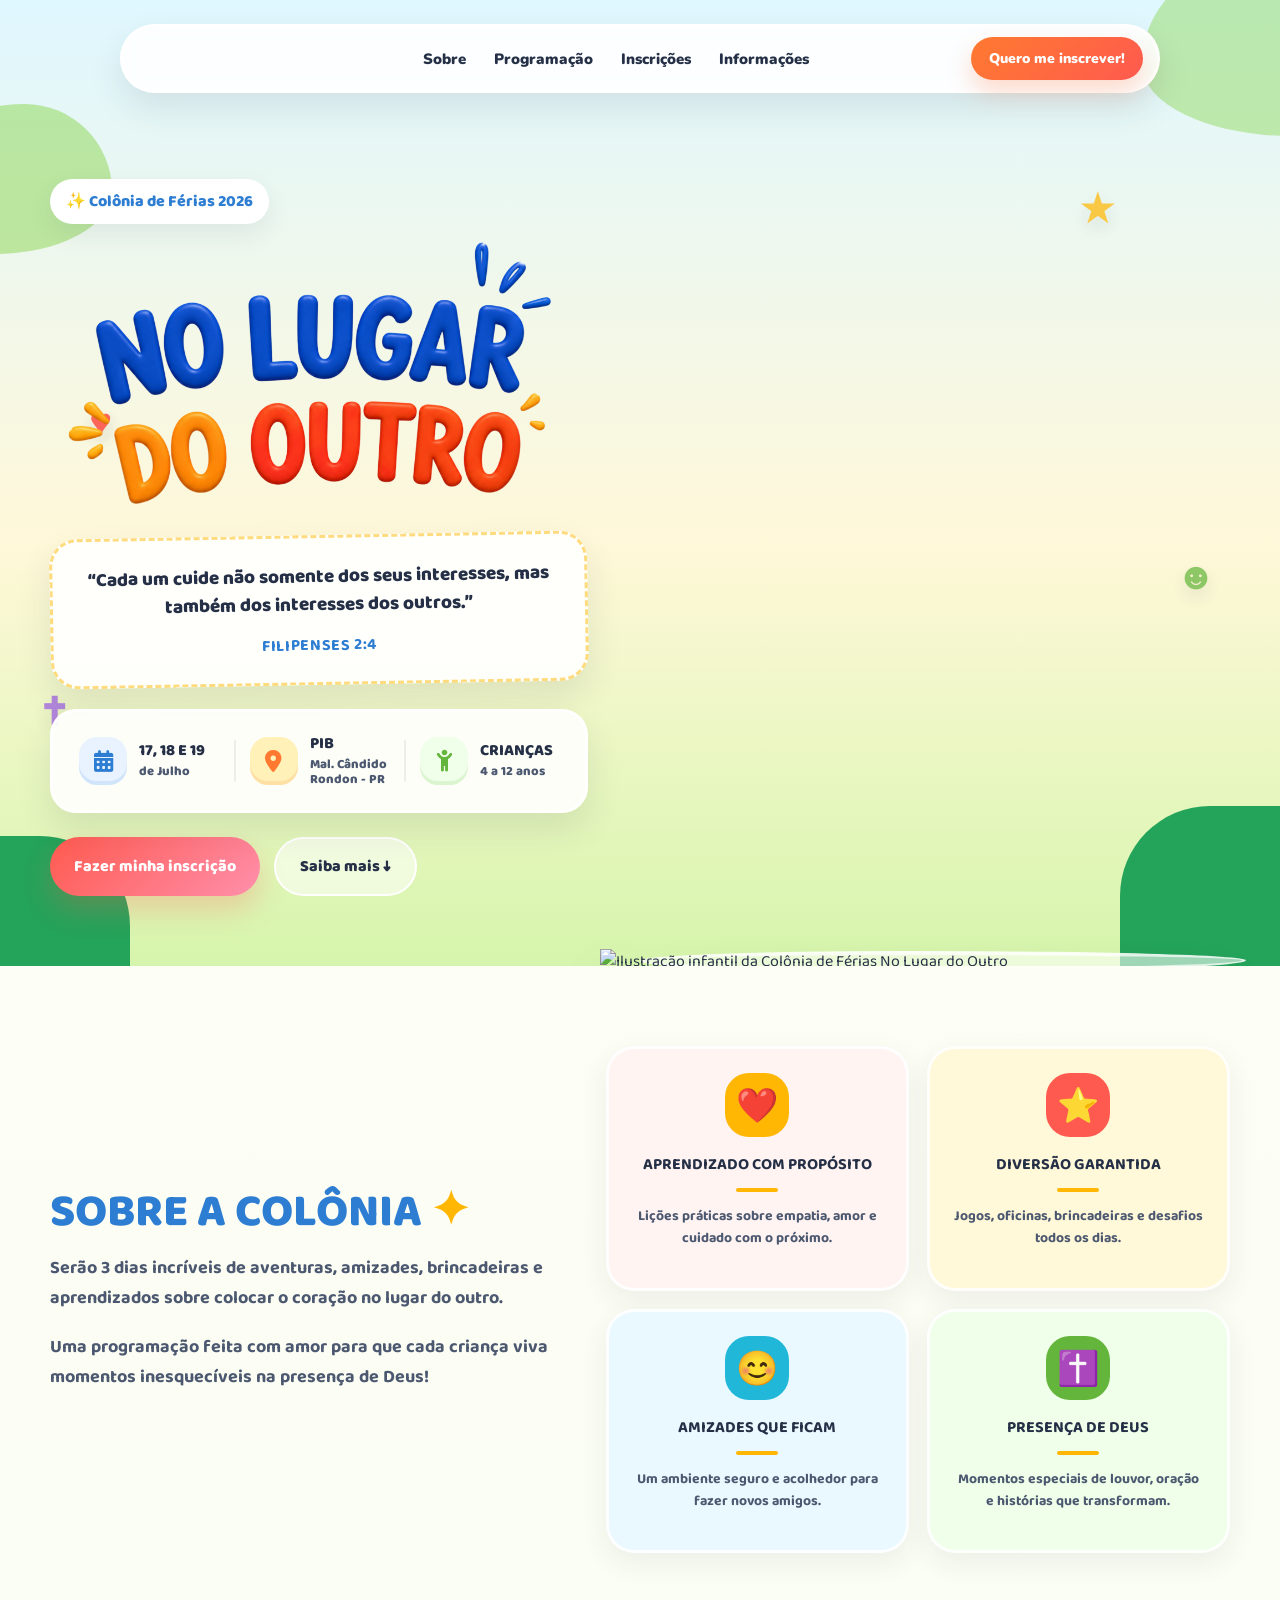
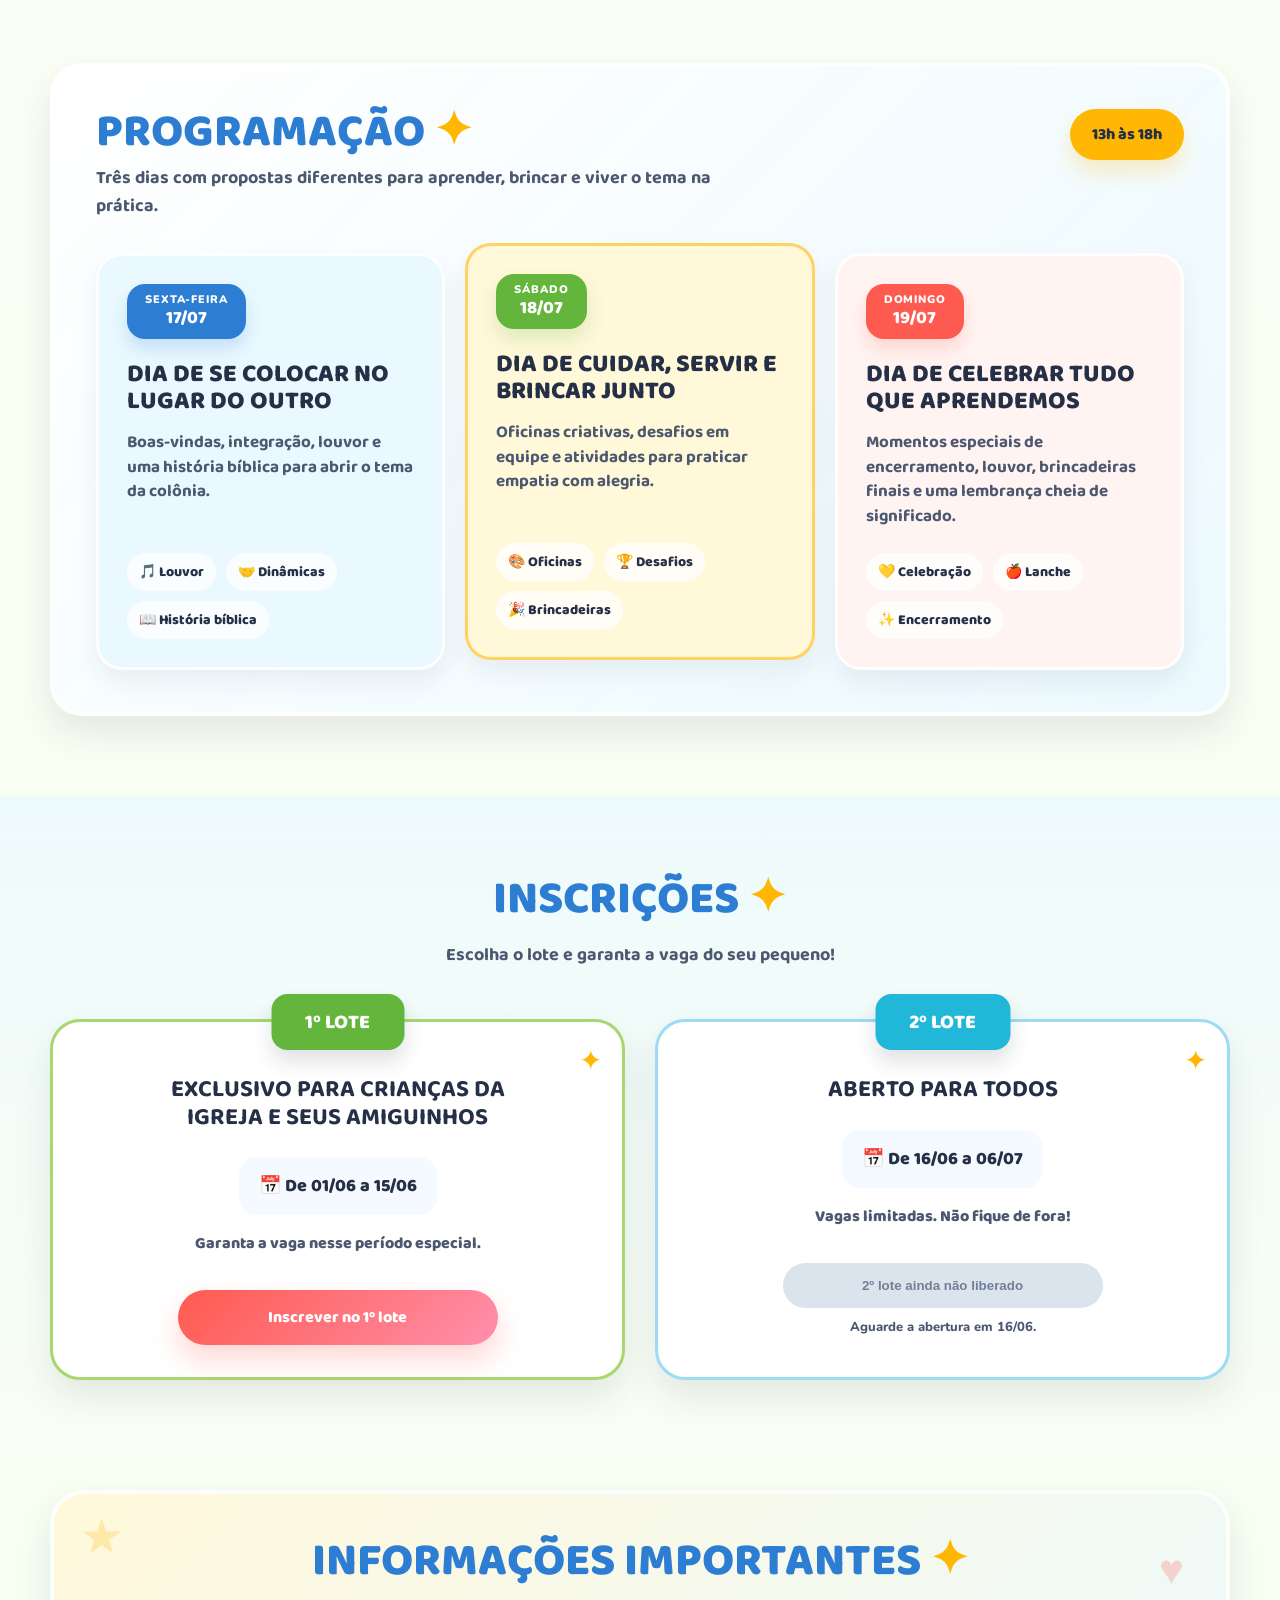
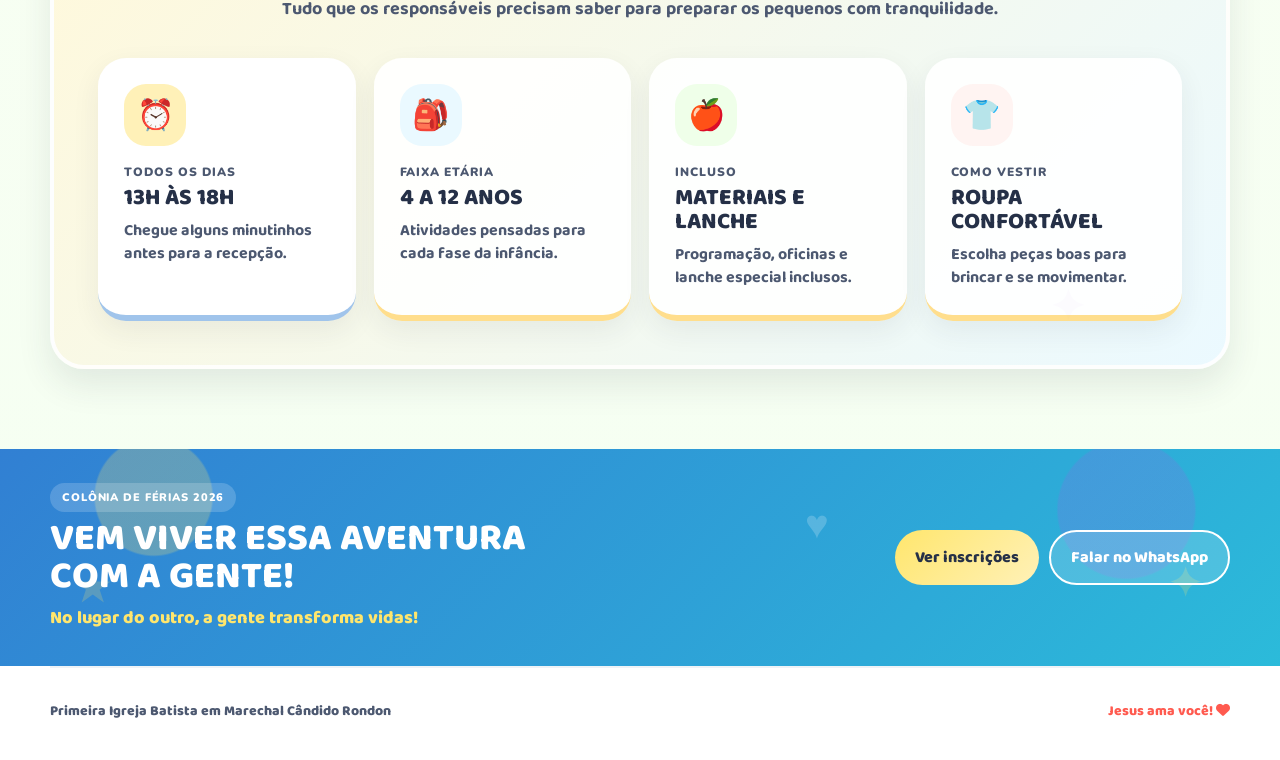
==== index.html @ 6427c2e6 "Atualiza site da colônia" ====
<!DOCTYPE html>
<html lang="pt-BR">
<head>
  <meta charset="UTF-8" />
  <meta name="viewport" content="width=device-width, initial-scale=1.0" />
  <title>Colônia de Férias | No Lugar do Outro</title>
  <meta name="description" content="Colônia de Férias No Lugar do Outro - 17, 18 e 19 de Julho na Primeira Igreja Batista de Marechal Cândido Rondon - PR." />
  <link rel="preconnect" href="https://fonts.googleapis.com">
  <link rel="preconnect" href="https://fonts.gstatic.com" crossorigin>
  <link href="https://fonts.googleapis.com/css2?family=Nunito:wght@400;700;800;900&display=swap" rel="stylesheet">
  <link rel="stylesheet" href="https://cdnjs.cloudflare.com/ajax/libs/font-awesome/6.7.2/css/all.min.css">
  <link rel="stylesheet" href="https://cdnjs.cloudflare.com/ajax/libs/font-awesome/4.7.0/css/font-awesome.min.css">
  <link rel="stylesheet" href="styles.css" />
</head>
<body>
  <header class="hero" id="inicio">
    <div class="decor decor-left"></div>
    <div class="decor decor-right"></div>
    <div class="leaf leaf-one"></div>
    <div class="leaf leaf-two"></div>
    <div class="floating floating-heart">♥</div>
    <div class="floating floating-star">★</div>
    <div class="floating floating-heart">♥</div>
    <div class="floating floating-smile">☻</div>
    <div class="floating floating-cross">✝</div>
   
    <nav class="navbar">
      <a href="#inicio" class="logo" aria-label="Início">
         <img src="" alt=""/>
      </a>

      <button class="menu-button" id="menuButton" aria-label="Abrir menu">☰</button>

      <div class="nav-links" id="navLinks">
        <a href="#sobre">Sobre</a>
        <a href="#programacao">Programação</a>
        <a href="#inscricoes">Inscrições</a>
        <a href="#informacoes">Informações</a>
      </div>

      <a href="#inscricoes" class="btn btn-orange desktop-only">Quero me inscrever!</a>
    </nav>

    <div class="hero-content container">
      <section class="hero-text fade-in">
        <p class="tag">✨ Colônia de Férias 2026</p>

         <img src="images/logo.png" alt="Ilustração infantil da Colônia de Férias No Lugar do Outro" />

        <div class="verse-card">
          <p>“Cada um cuide não somente dos seus interesses, mas também dos interesses dos outros.”</p>
          <strong>Filipenses 2:4</strong>
        </div>

        <div class="info-grid">
          <article>
            <span><i class="fa-solid fa-calendar-days" aria-hidden="true"></i></span>
            <div><strong>17, 18 e 19</strong><small>de Julho</small></div>
          </article>
          <article>
            <span><i class="fa-solid fa-location-dot" aria-hidden="true"></i></span>
            <div><strong>PIB</strong><small> Mal. Cândido Rondon - PR</small></div>
          </article>
          <article>
            <span><i class="fa-solid fa-child-reaching" aria-hidden="true"></i></span>
            <div><strong>Crianças</strong><small>4 a 12 anos</small></div>
          </article>
        </div>

        <div class="hero-actions">
          <a href="#inscricoes" class="btn btn-red">Fazer minha inscrição</a>
          <a href="#programacao" class="btn btn-light">Saiba mais ↓</a>
        </div>
      </section>

      <div class="hero-illustration fade-in delay">
               <img src="images/fundo-colonia.png" alt="Ilustração infantil da Colônia de Férias No Lugar do Outro" />
      </div>
    </div>
  </header>

  <main>
    <section class="section" id="sobre">
      <div class="container about-grid">
        <div>
          <h2>Sobre a colônia <span>✦</span></h2>
          <p>Serão 3 dias incríveis de aventuras, amizades, brincadeiras e aprendizados sobre colocar o coração no lugar do outro.</p>
          <p>Uma programação feita com amor para que cada criança viva momentos inesquecíveis na presença de Deus!</p>
        </div>

        <div class="cards-grid">
          <article class="feature-card">
            <div class="icon yellow-bg">❤️</div>
            <h3>Aprendizado com propósito</h3>
            <p>Lições práticas sobre empatia, amor e cuidado com o próximo.</p>
          </article>
          <article class="feature-card">
            <div class="icon red-bg">⭐</div>
            <h3>Diversão garantida</h3>
            <p>Jogos, oficinas, brincadeiras e desafios todos os dias.</p>
          </article>
          <article class="feature-card">
            <div class="icon blue-bg">😊</div>
            <h3>Amizades que ficam</h3>
            <p>Um ambiente seguro e acolhedor para fazer novos amigos.</p>
          </article>
          <article class="feature-card">
            <div class="icon green-bg">✝️</div>
            <h3>Presença de Deus</h3>
            <p>Momentos especiais de louvor, oração e histórias que transformam.</p>
          </article>
        </div>
      </div>
    </section>

    <section class="section compact" id="programacao">
      <div class="container program-box">
        <div class="program-heading">
          <div>
            <h2>Programação <span>✦</span></h2>
            <p>Três dias com propostas diferentes para aprender, brincar e viver o tema na prática.</p>
          </div>
          <span class="program-badge">13h às 18h</span>
        </div>

        <div class="program-days">
          <article class="program-day">
            <span class="day-tag"><small>Sexta-feira</small>17/07</span>
            <h3>Dia de se colocar no lugar do outro</h3>
            <p>Boas-vindas, integração, louvor e uma história bíblica para abrir o tema da colônia.</p>
            <div class="day-activities">
              <span>🎵 Louvor</span>
              <span>🤝 Dinâmicas</span>
              <span>📖 História bíblica</span>
            </div>
          </article>

          <article class="program-day featured">
            <span class="day-tag"><small>Sábado</small>18/07</span>
            <h3>Dia de cuidar, servir e brincar junto</h3>
            <p>Oficinas criativas, desafios em equipe e atividades para praticar empatia com alegria.</p>
            <div class="day-activities">
              <span>🎨 Oficinas</span>
              <span>🏆 Desafios</span>
              <span>🎉 Brincadeiras</span>
            </div>
          </article>

          <article class="program-day">
            <span class="day-tag"><small>Domingo</small>19/07</span>
            <h3>Dia de celebrar tudo que aprendemos</h3>
            <p>Momentos especiais de encerramento, louvor, brincadeiras finais e uma lembrança cheia de significado.</p>
            <div class="day-activities">
              <span>💛 Celebração</span>
              <span>🍎 Lanche</span>
              <span>✨ Encerramento</span>
            </div>
          </article>
        </div>
      </div>
    </section>

    <section class="section subscriptions" id="inscricoes">
      <div class="container center">
        <h2>Inscrições <span>✦</span></h2>
        <p>Escolha o lote e garanta a vaga do seu pequeno!</p>

        <div class="lots-grid">
          <article class="lot green-border">
            <span class="lot-tag green-bg">1º lote</span>
            <h3>Exclusivo para crianças da igreja e seus amiguinhos</h3>
            <div class="date-pill">📅 De 01/06 a 15/06</div>
            <p>Garanta a vaga nesse período especial.</p>
            <a href="inscricao.html" class="btn btn-red lot-button">Inscrever no 1º lote</a>
          </article>

          <article class="lot blue-border">
            <span class="lot-tag blue-bg">2º lote</span>
            <h3>Aberto para todos</h3>
            <div class="date-pill">📅 De 16/06 a 06/07</div>
            <p>Vagas limitadas. Não fique de fora!</p>
            <button class="btn lot-button btn-disabled" type="button" disabled>2º lote ainda não liberado</button>
            <small class="lot-note">Aguarde a abertura em 16/06.</small>
          </article>
        </div>
     
      </div>
    </section>

    <section class="section compact" id="informacoes">
      <div class="container info-box">
        <span class="info-float info-float-one">★</span>
        <span class="info-float info-float-two">♥</span>
        <span class="info-float info-float-three">✦</span>

        <div class="info-heading">
          <h2>Informações importantes <span>✦</span></h2>
          <p>Tudo que os responsáveis precisam saber para preparar os pequenos com tranquilidade.</p>
        </div>

        <div class="info-cards">
          <article class="info-card primary-info">
            <span>⏰</span>
            <div>
              <small>Todos os dias</small>
              <strong>13h às 18h</strong>
              <p>Chegue alguns minutinhos antes para a recepção.</p>
            </div>
          </article>

          <article class="info-card">
            <span>🎒</span>
            <div>
              <small>Faixa etária</small>
              <strong>4 a 12 anos</strong>
              <p>Atividades pensadas para cada fase da infância.</p>
            </div>
          </article>

          <article class="info-card">
            <span>🍎</span>
            <div>
              <small>Incluso</small>
              <strong>Materiais e lanche</strong>
              <p>Programação, oficinas e lanche especial inclusos.</p>
            </div>
          </article>

          <article class="info-card">
            <span>👕</span>
            <div>
              <small>Como vestir</small>
              <strong>Roupa confortável</strong>
              <p>Escolha peças boas para brincar e se movimentar.</p>
            </div>
          </article>
        </div>
      </div>
    </section>
  </main>

  <footer>
    <div class="footer-cta">
      <div class="container footer-adventure">
        <span class="footer-float footer-float-one">★</span>
        <span class="footer-float footer-float-two">♥</span>
        <span class="footer-float footer-float-three">✦</span>

        <div class="footer-copy">
          <span class="footer-kicker">Colônia de Férias 2026</span>
          <h2>Vem viver essa aventura com a gente!</h2>
          <p>No lugar do outro, a gente transforma vidas!</p>
        </div>

        <div class="footer-actions">
          <a href="#inscricoes" class="btn btn-yellow">Ver inscrições</a>
          <a href="https://wa.me/5500000000000?text=Ol%C3%A1!%20Quero%20tirar%20uma%20d%C3%BAvida%20sobre%20a%20Col%C3%B4nia%20de%20F%C3%A9rias%20No%20Lugar%20do%20Outro" class="btn btn-light">Falar no WhatsApp</a>
        </div>
      </div>
    </div>

        
      <div class="footer-bottom container">
        <p>Primeira Igreja Batista em Marechal Cândido Rondon</p>
        <p>Jesus ama você! <i class="fa-solid fa-heart" aria-hidden="true"></i></p>  
      </div>
    </div>
  </footer>

  <script src="script.js"></script>
</body>
</html>
---- styles.css ----
@import url('https://fonts.googleapis.com/css2?family=Baloo+2:wght@400;500;600;700;800&family=Nunito:wght@300;400;500;600;700;800&display=swap');

:root {
  --blue: #2d7dd2;
  --red: #ff5a4f;
  --orange: #ff7a30;
  --yellow: #ffb703;
  --light-yellow: #fff1b8;
  --green: #64b53b;
  --cyan: #20b7d8;
  --purple: #9b5de5;
  --pink: #ff8fab;
  --mint: #9be7c0;
  --text: #253047;
  --muted: #4c5870;
  --cream: #fffdf5;
  --sky: #eaf9ff;
  --paper: #ffffff;
  --shadow: 0 16px 34px rgba(37,48,71,.1);
}

* { box-sizing: border-box; }
html { scroll-behavior: smooth; }
body {
  margin: 0;
  font-family: "Baloo 2", Arial, sans-serif;
  background: linear-gradient(180deg, var(--cream) 0%, #f5fff2 100%);
  color: var(--text);
  overflow-x: hidden;
}
a { color: inherit; text-decoration: none; }
img { max-width: 100%; display: block; }
.container { width: min(1180px, calc(100% - 40px)); margin: 0 auto; }

.hero {
  position: relative;
  min-height: 100vh;
  overflow: hidden;
  padding: 24px 0 0;
  background: linear-gradient(180deg, #dff7ff 0%, #fff8d9 56%, #d6f5ac 100%);
}

.hero::before,
.hero::after {
  content: "";
  position: absolute;
  left: -5%;
  right: -5%;
  pointer-events: none;
}

.hero::before {
  display: none;
}

.hero::after {
  bottom: -42px;
  height: 126px;
  background:
    radial-gradient(ellipse at 12% 100%, #79c945 0 70px, transparent 72px),
    radial-gradient(ellipse at 34% 100%, #a4dc5a 0 86px, transparent 88px),
    radial-gradient(ellipse at 58% 100%, #79c945 0 74px, transparent 76px),
    radial-gradient(ellipse at 82% 100%, #a4dc5a 0 94px, transparent 96px);
}

.navbar {
  font-family: 'Nunito', sans-serif;
  font-weight: 700;
  font-size: 1.1rem;
  position: relative;
  z-index: 20;
  width: min(1040px, calc(100% - 56px));
  margin: 0 auto;
  display: flex;
  align-items: center;
  justify-content: space-between;
  gap: 16px;
  padding: 10px 14px;
  border-radius: 999px;
  background: rgba(255,255,255,.88);
  border: 3px solid rgba(255,255,255,.9);
  box-shadow: var(--shadow);
  backdrop-filter: blur(10px);
}
.logo { line-height: .9; font-weight: 900; }
.logo img { width: 124px; height: auto; }
.logo span { display: block; color: var(--blue); font-size: 28px; }
.logo strong { display: block; color: var(--red); font-size: 28px; }
.logo small { color: var(--cyan); font-weight: 900; }
.nav-links { display: flex; gap: 24px; font-size: 15px; font-weight: 900; }
.nav-links a {
  position: relative;
  padding: 8px 2px;
}
.nav-links a::after {
  content: "";
  position: absolute;
  left: 50%;
  bottom: 0;
  width: 0;
  height: 5px;
  border-radius: 999px;
  background: var(--yellow);
  transform: translateX(-50%);
  transition: width .2s ease;
}
.nav-links a:hover { color: var(--orange); }
.nav-links a:hover::after { width: 100%; }
.menu-button { display: none; border: 0; background: var(--light-yellow); color: var(--text); border-radius: 16px; font-size: 24px; padding: 8px 14px; cursor: pointer; }

.btn {
  display: inline-flex;
  align-items: center;
  justify-content: center;
  border-radius: 999px;
  padding: 15px 24px;
  font-weight: 900;
  border: 0;
  cursor: pointer;
  transition: transform .2s ease, box-shadow .2s ease, filter .2s ease;
}
.btn:hover { transform: translateY(-4px) rotate(-1deg); filter: saturate(1.08); }
.btn-orange { background: linear-gradient(135deg, #ff7a30, #ff5a4f); color: white; box-shadow: 0 12px 24px rgba(255,107,53,.25); }
.btn-red { background: linear-gradient(135deg, #ff5a4f, #ff8fab); color: white; box-shadow: 0 14px 28px rgba(255,90,79,.25); }
.btn-light { background: rgba(255,255,255,.55); border: 2px solid #fff; color: var(--text); }
.btn-yellow { background: linear-gradient(135deg, #ffe66d, #fff1b8); color: var(--text); }
.btn.big { margin-top: 34px; padding: 17px 36px; text-transform: uppercase; }
.navbar .btn {
  padding: 12px 18px;
  font-size: 14px;
}

.hero-content { position: relative; z-index: 10; display: grid; grid-template-columns: .95fr 1.05fr; align-items: end; gap: 48px; padding-top: 70px; }
.hero-text { padding-bottom: 70px; }
.hero-text > img {
  width: min(100%, 520px);
  height: auto;
}
.tag { display: inline-flex; background: white; color: var(--blue); border-radius: 999px; padding: 10px 16px; font-weight: 900; box-shadow: 0 10px 26px rgba(37,48,71,.08); animation: softBounce 3s ease-in-out infinite; }
.hero h1 { margin: 22px 0 0; font-size: clamp(64px, 8vw, 112px); line-height: .88; letter-spacing: 0; }
.hero h1 span { display: block; color: var(--blue); transform: rotate(-2deg); }
.hero h1 strong { display: block; color: var(--orange); transform: rotate(1deg); }
.verse-card {
  max-width: 560px;
  margin-top: 22px;
  padding: 26px 30px 24px;
  border-radius: 28px;
  background: rgba(255,255,255,.92);
  border: 3px dashed rgba(255,183,3,.5);
  box-shadow: var(--shadow);
  text-align: center;
  transform: rotate(-1deg);
}
.verse-card p {
  max-width: 480px;
  margin: 0 auto;
  font-size: 19px;
  font-weight: 800;
  line-height: 1.45;
}
.verse-card strong {
  display: block;
  margin-top: 14px;
  color: var(--blue);
  text-transform: uppercase;
  letter-spacing: .04em;
}
.info-grid {
  display: grid;
  grid-template-columns: repeat(3, 1fr);
  max-width: 700px;
  margin-top: 24px;
  padding: 10px;
  border-radius: 26px;
  background: rgba(255,255,255,.88);
  box-shadow: var(--shadow);
  border: 3px solid rgba(255,255,255,.9);
  backdrop-filter: blur(10px);
}
.info-grid article {
  position: relative;
  display: grid;
  grid-template-columns: 48px 1fr;
  gap: 12px;
  align-items: center;
  min-height: 78px;
  padding: 12px 16px;
  border-radius: 20px;
}
.info-grid article + article::before {
  content: "";
  position: absolute;
  left: 0;
  top: 18px;
  bottom: 18px;
  width: 2px;
  border-radius: 999px;
  background: rgba(37,48,71,.08);
}
.info-grid span {
  display: grid;
  place-items: center;
  width: 48px;
  height: 48px;
  border-radius: 18px;
  background: #e8f3ff;
  color: var(--blue);
  font-size: 22px;
  line-height: 1;
  box-shadow: inset 0 -4px 0 rgba(45,125,210,.12);
  animation: wiggle 4s ease-in-out infinite;
}
.info-grid article:nth-child(2) span {
  background: #fff1b8;
  color: var(--orange);
  box-shadow: inset 0 -4px 0 rgba(255,122,48,.14);
}
.info-grid article:nth-child(3) span {
  background: #efffe9;
  color: var(--green);
  box-shadow: inset 0 -4px 0 rgba(100,181,59,.14);
}
.info-grid strong, .info-grid small { display: block; line-height: 1.12; }
.info-grid strong { font-size: 16px; font-weight: 900; text-transform: uppercase; }
.info-grid small { margin-top: 5px; color: var(--muted); font-weight: 800; font-size: 13px; }
.hero-actions { display: flex; flex-wrap: wrap; gap: 14px; margin-top: 24px; }
.hero-image { position: relative; min-height: 560px; }
.hero-image img { width: 100%; height: 560px; object-fit: cover; object-position: top; border-radius: 48px; box-shadow: 0 18px 45px rgba(37,48,71,.12); }
.hero-illustration {
  position: relative;
  isolation: isolate;
  align-self: end;
  width: 112%;
  margin-left: -6%;
  margin-bottom: -8px;
  animation: floatHero 5s ease-in-out infinite;
}
.hero-illustration.fade-in {
  animation: fadeUp .7s ease both, floatHero 5s ease-in-out .8s infinite;
}
.hero-illustration::before {
  content: "";
  position: absolute;
  inset: 8% 3% 7% 6%;
  z-index: -1;
  border-radius: 44% 56% 52% 48% / 47% 44% 56% 53%;
  background: rgba(255,255,255,.56);
  border: 4px solid rgba(255,255,255,.7);
  box-shadow: var(--shadow);
}
.hero-illustration img {
  width: 100%;
  max-width: none;
  max-height: 560px;
  object-fit: contain;
  filter: drop-shadow(0 22px 20px rgba(37,48,71,.12));
}
.sparkle {
  position: absolute;
  z-index: 2;
  display: grid;
  place-items: center;
  width: 58px;
  height: 58px;
  border-radius: 20px;
  background: white;
  box-shadow: var(--shadow);
  font-size: 28px;
  animation: floatBits 4.5s ease-in-out infinite;
}
.sparkle-one { left: 4%; top: 16%; color: var(--yellow); }
.sparkle-two { right: 5%; top: 28%; color: var(--red); animation-delay: .8s; }
.sparkle-three { left: 22%; bottom: 6%; color: var(--purple); animation-delay: 1.4s; }
.badge { position: absolute; z-index: 5; width: 116px; height: 116px; display: grid; place-items: center; border-radius: 30px; color: #fff; font-size: 18px; font-weight: 900; text-transform: uppercase; text-align: center; box-shadow: 0 16px 30px rgba(37,48,71,.18); transform: rotate(-8deg); }
.badge.purple { left: 28px; top: 38px; background: var(--purple); }
.badge.red { left: 40px; bottom: 80px; background: var(--red); }
.badge.blue { right: 0; bottom: 42px; background: #28b7c8; }

.decor, .leaf, .shape, .floating { position: absolute; pointer-events: none; }
.decor-left {
  left: -78px;
  top: 104px;
  width: 190px;
  height: 150px;
  background: rgba(139,214,80,.5);
  border-radius: 54% 46% 62% 38% / 44% 58% 42% 56%;
  animation: pulseBlob 7s ease-in-out infinite;
}
.decor-right {
  right: -92px;
  top: -34px;
  width: 230px;
  height: 170px;
  background: rgba(139,214,80,.45);
  border-radius: 42% 58% 35% 65% / 58% 44% 56% 42%;
  animation: pulseBlob 8s ease-in-out infinite reverse;
}
.leaf-one { left: 0; bottom: 0; width: 130px; height: 130px; background: #24a35a; border-radius: 0 90px 0 0; }
.leaf-two { right: 0; bottom: 0; width: 160px; height: 160px; background: #24a35a; border-radius: 90px 0 0 0; }
.floating {
  z-index: 3;
  display: block;
  width: auto;
  height: auto;
  background: transparent;
  box-shadow: none;
  border-radius: 0;
  font-size: 38px;
  font-weight: 900;
  line-height: 1;
  opacity: .72;
  text-shadow: 0 8px 18px rgba(37,48,71,.14);
  animation: floatBits 5.8s ease-in-out infinite;
}
.floating-heart { left: 7%; top: 42%; color: var(--red); }
.floating-star { right: 13%; top: 20%; color: var(--yellow); animation-delay: .7s; }
.floating-cloud { left: 43%; top: 15%; color: var(--cyan); animation-delay: 1.3s; }
.floating-smile { right: 5%; top: 58%; color: var(--green); animation-delay: 2s; }
.floating-cross { left: 3%; top: 72%; color: var(--purple); animation-delay: 2.7s; }
.shape-a { left: 8%; top: 25%; color: var(--cyan); font-size: 24px; }
.shape-b { right: 20%; top: 18%; color: var(--red); font-size: 34px; }
.shape-c { left: 35%; top: 42%; color: var(--blue); font-size: 26px; }

.section {
  position: relative;
  padding: 80px 0;
}
.section > .container {
  position: relative;
  z-index: 1;
}
.section.compact { padding-top: 30px; }
h2 { margin: 0; color: var(--blue); font-size: clamp(34px, 4vw, 46px); line-height: 1; text-transform: uppercase; font-weight: 900; letter-spacing: 0; }
h2 span { color: var(--yellow); }
.about-grid { display: grid; grid-template-columns: .9fr 1.1fr; gap: 45px; align-items: center; }
.about-grid p, .white-box > p, .center > p { color: var(--muted); font-size: 18px; font-weight: 700; line-height: 1.7; }
.cards-grid { display: grid; grid-template-columns: repeat(2, minmax(220px, 1fr)); gap: 18px; }
.feature-card { padding: 24px; border-radius: 28px; background: #fff; text-align: center; box-shadow: 0 10px 28px rgba(37,48,71,.07); border: 3px solid rgba(255,255,255,.9); transition: transform .2s ease, box-shadow .2s ease; }
.feature-card:nth-child(1) { background: #fff4f2; }
.feature-card:nth-child(2) { background: #fff8d9; }
.feature-card:nth-child(3) { background: #eaf9ff; }
.feature-card:nth-child(4) { background: #efffe9; }
.feature-card:hover { transform: translateY(-7px) rotate(1deg); box-shadow: 0 16px 36px rgba(37,48,71,.1); }
.icon {
  width: 64px;
  height: 64px;
  margin: 0 auto;
  display: grid;
  place-items: center;
  border-radius: 24px;
  font-family: "SamsungColorEmoji", "Noto Color Emoji", "Apple Color Emoji", "Segoe UI Emoji", sans-serif;
  font-size: 34px;
  line-height: 1;
  font-weight: 900;
}
.red-bg { background: var(--red); }
.yellow-bg { background: var(--yellow); }
.blue-bg { background: var(--cyan); }
.green-bg { background: var(--green); }
.feature-card h3 { margin: 18px 0 10px; font-size: 16px; line-height: 1.2; text-transform: uppercase; }
.feature-card h3::after { content: ""; display: block; width: 42px; height: 4px; margin: 14px auto 0; border-radius: 999px; background: var(--yellow); }
.feature-card p { color: var(--muted); font-weight: 700; line-height: 1.55; font-size: 14px; }
.white-box { padding: 40px; border-radius: 32px; background: #fff; box-shadow: var(--shadow); border: 4px solid rgba(255,255,255,.9); }
.program-box {
  padding: 42px;
  border-radius: 32px;
  background: linear-gradient(135deg, rgba(255,255,255,.96), rgba(234,249,255,.92));
  box-shadow: var(--shadow);
  border: 4px solid rgba(255,255,255,.9);
}
.program-heading {
  display: flex;
  align-items: flex-start;
  justify-content: space-between;
  gap: 24px;
  margin-bottom: 32px;
}
.program-heading p {
  max-width: 620px;
  margin: 10px 0 0;
  color: var(--muted);
  font-size: 18px;
  font-weight: 700;
  line-height: 1.55;
}
.program-badge {
  flex: 0 0 auto;
  padding: 13px 22px;
  border-radius: 999px;
  background: var(--yellow);
  color: var(--text);
  font-weight: 900;
  box-shadow: 0 12px 22px rgba(255,183,3,.24);
}
.program-days {
  display: grid;
  grid-template-columns: repeat(3, 1fr);
  gap: 20px;
}
.program-day {
  position: relative;
  display: flex;
  flex-direction: column;
  min-height: 360px;
  padding: 28px;
  border-radius: 26px;
  background: #fff;
  box-shadow: 0 12px 26px rgba(37,48,71,.07);
  border: 3px solid rgba(255,255,255,.9);
  transition: transform .2s ease, box-shadow .2s ease;
}
.program-day:nth-child(1) { background: #eaf9ff; }
.program-day:nth-child(2) { background: #fff8d9; }
.program-day:nth-child(3) { background: #fff4f2; }
.program-day:hover {
  transform: translateY(-6px);
  box-shadow: 0 18px 34px rgba(37,48,71,.1);
}
.program-day.featured {
  transform: translateY(-10px);
  border-color: rgba(255,183,3,.55);
}
.program-day.featured:hover { transform: translateY(-14px); }
.day-tag {
  display: inline-flex;
  flex-direction: column;
  align-items: center;
  justify-content: center;
  width: fit-content;
  margin-bottom: 22px;
  padding: 10px 18px 11px;
  border-radius: 18px;
  background: var(--blue);
  color: #fff;
  font-size: 18px;
  line-height: 1.05;
  font-weight: 900;
  box-shadow: 0 10px 18px rgba(45,125,210,.2);
}
.day-tag small {
  margin-bottom: 4px;
  font-family: "Nunito", Arial, sans-serif;
  font-size: 11px;
  line-height: 1;
  text-transform: uppercase;
  letter-spacing: .08em;
}
.program-day:nth-child(2) .day-tag { background: var(--green); box-shadow: 0 10px 18px rgba(100,181,59,.2); }
.program-day:nth-child(3) .day-tag { background: var(--red); box-shadow: 0 10px 18px rgba(255,90,79,.2); }
.program-day h3 {
  margin: 0;
  font-size: 25px;
  line-height: 1.08;
  text-transform: uppercase;
  font-weight: 900;
}
.program-day p {
  margin: 16px 0 24px;
  color: var(--muted);
  font-size: 17px;
  font-weight: 700;
  line-height: 1.45;
}
.day-activities {
  display: flex;
  flex-wrap: wrap;
  gap: 10px;
  margin-top: auto;
}
.day-activities span {
  display: inline-flex;
  align-items: center;
  min-height: 38px;
  padding: 8px 12px;
  border-radius: 999px;
  background: rgba(255,255,255,.78);
  color: var(--text);
  font-size: 14px;
  font-weight: 900;
}
.center { text-align: center; }
.subscriptions {
  position: relative;
  background:
    linear-gradient(180deg, rgba(234,249,255,.75), rgba(255,253,245,.2));
}
.lots-grid { display: grid; grid-template-columns: repeat(2, 1fr); gap: 30px; margin-top: 48px; }
.lot { position: relative; display: flex; flex-direction: column; align-items: center; padding: 54px 30px 32px; border-radius: 30px; background: #fff; box-shadow: var(--shadow); }
.lot::after {
  content: "✦";
  position: absolute;
  right: 20px;
  top: 18px;
  color: var(--yellow);
  font-size: 28px;
  animation: softBounce 3.5s ease-in-out infinite;
}
.green-border { border: 3px solid #a9d76f; }
.blue-border { border: 3px solid #9ddcf4; }
.lot-tag { position: absolute; left: 50%; top: 0; transform: translate(-50%, -50%); border-radius: 16px; color: #fff; padding: 12px 34px; font-size: 20px; font-weight: 900; text-transform: uppercase; box-shadow: 0 12px 20px rgba(37,48,71,.14); }
.lot h3 { max-width: 390px; margin: 0 auto; font-size: 24px; line-height: 1.15; text-transform: uppercase; }
.date-pill { display: inline-flex; align-items: center; gap: 10px; margin-top: 26px; padding: 15px 20px; border-radius: 18px; background: #f4faff; font-size: 18px; font-weight: 900; }
.lot p { color: var(--muted); font-weight: 800; }
.lot-button {
  width: min(100%, 320px);
  margin-top: auto;
}
.lot p + .lot-button {
  margin-top: 18px;
}
.btn-disabled,
.btn-disabled:hover {
  background: #dbe3ed;
  color: #718096;
  box-shadow: none;
  cursor: not-allowed;
  filter: none;
  transform: none;
}
.lot-note {
  display: block;
  margin-top: 10px;
  color: var(--muted);
  font-family: "Nunito", Arial, sans-serif;
  font-size: 13px;
  font-weight: 800;
}
.registration-panel {
  margin-top: 34px;
  padding: 34px;
  border-radius: 32px;
  background: rgba(255,255,255,.94);
  border: 4px solid rgba(255,255,255,.9);
  box-shadow: var(--shadow);
  text-align: left;
}
.registration-intro {
  max-width: 650px;
  margin: 0 auto 26px;
  text-align: center;
}
.form-kicker {
  display: inline-flex;
  margin-bottom: 10px;
  padding: 8px 14px;
  border-radius: 999px;
  background: var(--light-yellow);
  color: var(--text);
  font-family: "Nunito", Arial, sans-serif;
  font-size: 12px;
  font-weight: 900;
  letter-spacing: .08em;
  text-transform: uppercase;
}
.registration-intro h3 {
  margin: 0;
  color: var(--blue);
  font-size: clamp(26px, 3vw, 36px);
  line-height: 1;
  text-transform: uppercase;
}
.registration-intro p {
  margin: 10px 0 0;
  color: var(--muted);
  font-weight: 700;
  line-height: 1.5;
}
.registration-intro .required-note {
  display: inline-flex;
  margin-top: 14px;
  padding: 10px 14px;
  border-radius: 999px;
  background: #fff8d9;
  color: var(--text);
  font-family: "Nunito", Arial, sans-serif;
  font-size: 14px;
  font-weight: 900;
}
.registration-form {
  display: grid;
  grid-template-columns: repeat(2, 1fr);
  gap: 16px;
}
.form-field {
  display: grid;
  gap: 7px;
}
.form-field label,
.form-check {
  color: var(--text);
  font-family: "Nunito", Arial, sans-serif;
  font-size: 14px;
  font-weight: 900;
}
.form-field input,
.form-field textarea {
  width: 100%;
  border: 2px solid #dfe9f3;
  border-radius: 18px;
  background: #f8fcff;
  color: var(--text);
  font: inherit;
  font-weight: 700;
  padding: 14px 16px;
  outline: 0;
  transition: border-color .2s ease, box-shadow .2s ease, background .2s ease;
}
.form-field textarea {
  resize: vertical;
  min-height: 98px;
}
.form-field input:focus,
.form-field textarea:focus {
  border-color: var(--cyan);
  background: #fff;
  box-shadow: 0 0 0 4px rgba(32,183,216,.12);
}
.full-field {
  grid-column: 1 / -1;
}
.form-check {
  display: flex;
  align-items: flex-start;
  gap: 10px;
  padding: 16px;
  border-radius: 20px;
  background: #fff8d9;
  line-height: 1.4;
}
.form-check input {
  width: 18px;
  height: 18px;
  margin-top: 2px;
  accent-color: var(--green);
}
.form-actions {
  display: flex;
  flex-wrap: wrap;
  align-items: center;
  gap: 14px;
}
.form-status {
  min-height: 24px;
  margin: 0;
  color: var(--muted);
  font-weight: 900;
}
.form-status.success { color: var(--green); }
.form-status.error { color: var(--red); }
.registration-page {
  min-height: 100vh;
  padding: 32px 20px 54px;
  background:
    linear-gradient(180deg, #dff7ff 0%, #fff8d9 58%, #f5fff2 100%);
}
.registration-page-panel {
  width: min(960px, 100%);
  margin: 28px auto 0;
}
.registration-intro h1 {
  margin: 0;
  color: var(--blue);
  font-size: clamp(34px, 5vw, 52px);
  line-height: 1;
  text-transform: uppercase;
}
.back-link {
  width: fit-content;
  margin: 0 auto;
  display: inline-flex;
  align-items: center;
  gap: 10px;
  padding: 12px 18px;
  border-radius: 999px;
  background: rgba(255,255,255,.84);
  color: var(--text);
  font-weight: 900;
  box-shadow: 0 10px 24px rgba(37,48,71,.08);
}
.success-modal {
  position: fixed;
  inset: 0;
  z-index: 100;
  display: none;
  place-items: center;
  padding: 22px;
}
.success-modal.is-open {
  display: grid;
}
.success-modal__backdrop {
  position: absolute;
  inset: 0;
  background: rgba(37,48,71,.48);
  backdrop-filter: blur(6px);
}
.success-modal__dialog {
  position: relative;
  z-index: 1;
  width: min(480px, 100%);
  padding: 34px;
  border-radius: 30px;
  background: #fff;
  box-shadow: 0 24px 60px rgba(37,48,71,.22);
  text-align: center;
}
.success-modal__icon {
  width: 70px;
  height: 70px;
  margin: 0 auto 18px;
  display: grid;
  place-items: center;
  border-radius: 24px;
  background: #efffe9;
  color: var(--green);
  font-size: 38px;
  font-weight: 900;
}
.success-modal h2 {
  margin: 0;
  color: var(--blue);
  font-size: 34px;
  line-height: 1;
  text-transform: uppercase;
}
.success-modal p {
  margin: 14px 0 0;
  color: var(--muted);
  font-size: 18px;
  font-weight: 700;
  line-height: 1.45;
}
.success-modal__actions {
  display: flex;
  flex-wrap: wrap;
  justify-content: center;
  gap: 12px;
  margin-top: 24px;
}
.success-modal__actions .btn-light {
  background: #eef6fb;
  border-color: #dcebf4;
}
.note { margin-top: 18px; }
.info-box {
  position: relative;
  padding: 44px;
  border-radius: 34px;
  background: linear-gradient(135deg, rgba(255,248,217,.95), rgba(234,249,255,.95));
  box-shadow: var(--shadow);
  border: 4px solid rgba(255,255,255,.9);
  overflow: hidden;
}
.info-heading {
  max-width: 720px;
  margin: 0 auto 34px;
  text-align: center;
}
.info-heading p {
  margin: 12px 0 0;
  color: var(--muted);
  font-size: 18px;
  font-weight: 700;
  line-height: 1.55;
}
.info-float {
  position: absolute;
  z-index: 0;
  pointer-events: none;
  font-size: 42px;
  font-weight: 900;
  line-height: 1;
  opacity: .24;
  animation: floatBits 5.8s ease-in-out infinite;
}
.info-float-one { left: 28px; top: 26px; color: var(--yellow); }
.info-float-two { right: 42px; top: 58px; color: var(--red); animation-delay: 1s; }
.info-float-three { right: 12%; bottom: 34px; color: var(--purple); animation-delay: 1.8s; }
.info-cards { position: relative; z-index: 1; display: grid; grid-template-columns: repeat(4, 1fr); gap: 18px; text-align: left; }
.info-card {
  display: flex;
  flex-direction: column;
  gap: 18px;
  min-height: 245px;
  padding: 26px;
  border-radius: 28px;
  background: rgba(255,255,255,.9);
  box-shadow: 0 10px 28px rgba(37,48,71,.07);
  border-bottom: 6px solid rgba(255,183,3,.45);
  transition: transform .2s ease, box-shadow .2s ease;
}
.info-card:hover {
  transform: translateY(-6px) rotate(.5deg);
  box-shadow: 0 16px 34px rgba(37,48,71,.1);
}
.info-card.primary-info {
  background: #fff;
  border-bottom-color: rgba(45,125,210,.45);
}
.info-card span {
  flex: 0 0 auto;
  width: 62px;
  height: 62px;
  display: grid;
  place-items: center;
  border-radius: 22px;
  background: var(--light-yellow);
  font-size: 30px;
  line-height: 1;
  font-family: "SamsungColorEmoji", "Noto Color Emoji", "Apple Color Emoji", "Segoe UI Emoji", sans-serif;
  animation: wiggle 4.4s ease-in-out infinite;
}
.info-card:nth-child(2) span { background: #eaf9ff; }
.info-card:nth-child(3) span { background: #efffe9; }
.info-card:nth-child(4) span { background: #fff4f2; }
.info-card small {
  display: block;
  margin-bottom: 6px;
  color: var(--muted);
  font-family: "Nunito", Arial, sans-serif;
  font-size: 12px;
  font-weight: 900;
  letter-spacing: .08em;
  text-transform: uppercase;
}
.info-card strong {
  display: block;
  font-size: 23px;
  line-height: 1.05;
  text-transform: uppercase;
  font-weight: 900;
}
.info-card p {
  margin: 10px 0 0;
  color: var(--muted);
  font-weight: 700;
  line-height: 1.4;
}
footer { background: #fff; }
.footer-cta {
  background:
    radial-gradient(circle at 12% 22%, rgba(255,230,109,.24) 0 58px, transparent 60px),
    radial-gradient(circle at 88% 28%, rgba(155,93,229,.2) 0 68px, transparent 70px),
    linear-gradient(135deg, rgba(45,125,210,.98), rgba(32,183,216,.95));
  color: #fff;
  padding: 34px 0;
}
.footer-adventure {
  position: relative;
  overflow: hidden;
  display: grid;
  grid-template-columns: 1fr auto;
  gap: 16px 28px;
  align-items: center;
  padding: 0;
  border-radius: 0;
  background: transparent;
  box-shadow: none;
  border: 0;
}
.footer-copy,
.footer-actions {
  position: relative;
  z-index: 1;
}
.footer-copy {
  grid-column: 1;
}
.footer-kicker {
  display: inline-flex;
  margin-bottom: 8px;
  padding: 7px 12px;
  border-radius: 999px;
  background: rgba(255,255,255,.18);
  color: #fff;
  font-family: "Nunito", Arial, sans-serif;
  font-size: 11px;
  font-weight: 900;
  letter-spacing: .08em;
  text-transform: uppercase;
}
.footer-copy h2 {
  max-width: 520px;
  color: #fff;
  font-size: clamp(27px, 3vw, 38px);
  line-height: 1;
}
.footer-copy p {
  margin: 8px 0 0;
  color: #ffe66d;
  font-size: 18px;
  font-weight: 900;
}
.footer-actions {
  grid-column: 2;
  display: flex;
  flex-wrap: wrap;
  justify-content: flex-end;
  gap: 10px;
}
.footer-actions .btn {
  padding: 13px 20px;
}
.footer-actions .btn-light {
  background: rgba(255,255,255,.16);
  color: #fff;
}
.footer-float {
  position: absolute;
  pointer-events: none;
  font-size: 40px;
  font-weight: 900;
  line-height: 1;
  opacity: .2;
  animation: floatBits 6s ease-in-out infinite;
}
.footer-float-one { left: 24px; bottom: 22px; color: #ffe66d; }
.footer-float-two { right: 34%; top: 24px; color: #fff; animation-delay: .9s; }
.footer-float-three { right: 28px; bottom: 26px; color: #ffe66d; animation-delay: 1.6s; }
.footer-main {
  background: #fff;
}
.footer-content {
  display: grid;
  grid-template-columns: 1.15fr .7fr 1fr;
  gap: 34px;
  padding: 34px 0 26px;
}
.footer-brand strong,
.footer-brand span {
  display: block;
  line-height: 1;
  font-weight: 900;
  text-transform: uppercase;
}
.footer-brand strong {
  color: var(--blue);
  font-size: 28px;
}
.footer-brand span {
  margin-top: 4px;
  color: var(--red);
  font-size: 22px;
}
.footer-brand p {
  max-width: 420px;
  margin: 14px 0 0;
  color: var(--muted);
  font-weight: 700;
  line-height: 1.55;
}
.footer-links,
.footer-info {
  display: grid;
  align-content: start;
  gap: 10px;
}
.footer-links strong,
.footer-info strong {
  color: var(--blue);
  font-size: 18px;
  font-weight: 900;
  text-transform: uppercase;
}
.footer-links a,
.footer-info span {
  color: var(--muted);
  font-weight: 800;
}
.footer-links a:hover {
  color: var(--orange);
}
.footer-info span {
  display: flex;
  align-items: flex-start;
  gap: 10px;
  line-height: 1.35;
}
.footer-info i {
  width: 18px;
  margin-top: 2px;
  color: var(--orange);
}
.footer-bottom {
  display: flex;
  justify-content: space-between;
  gap: 18px;
  padding: 18px 0 24px;
  border-top: 2px solid #eef3f7;
  color: var(--muted);
  font-weight: 900;
  font-size: 14px;
}
.footer-bottom p:last-child { color: var(--red); }
.fade-in { animation: fadeUp .7s ease both; }
.delay { animation-delay: .15s; }
@keyframes fadeUp { from { opacity: 0; transform: translateY(24px); } to { opacity: 1; transform: translateY(0); } }
@keyframes floatHero { 0%, 100% { transform: translateY(0) rotate(.25deg); } 50% { transform: translateY(-5px) rotate(-.3deg); } }
@keyframes floatBits { 0%, 100% { transform: translateY(0) rotate(-5deg); } 50% { transform: translateY(-18px) rotate(6deg); } }
@keyframes wiggle { 0%, 100% { transform: rotate(0); } 25% { transform: rotate(-5deg); } 50% { transform: rotate(4deg); } 75% { transform: rotate(-2deg); } }
@keyframes softBounce { 0%, 100% { transform: translateY(0); } 50% { transform: translateY(-7px); } }
@keyframes pulseBlob { 0%, 100% { transform: scale(1); opacity: .9; } 50% { transform: scale(1.08); opacity: .72; } }
@keyframes driftClouds { from { transform: translateX(0); } to { transform: translateX(132px); } }

@media (prefers-reduced-motion: reduce) {
  *, *::before, *::after {
    animation-duration: .01ms !important;
    animation-iteration-count: 1 !important;
    scroll-behavior: auto !important;
  }
}

@media (max-width: 980px) {
  .hero {
    min-height: auto;
    padding-bottom: 34px;
  }
  .desktop-only { display: none; }
  .menu-button { display: block; }
  .nav-links { position: absolute; left: 0; right: 0; top: calc(100% + 12px); display: none; flex-direction: column; gap: 0; padding: 14px; border-radius: 24px; background: white; box-shadow: 0 14px 30px rgba(37,48,71,.12); }
  .nav-links.open { display: flex; }
  .nav-links a { padding: 13px 16px; border-radius: 16px; }
  .nav-links a:hover { background: #fff1b8; }
  .hero-content, .about-grid { grid-template-columns: 1fr; }
  .hero-content {
    gap: 34px;
    padding-top: 46px;
    text-align: center;
  }
  .hero-content { align-items: center; }
  .hero-text { padding-bottom: 0; }
  .hero-text > img {
    width: min(100%, 430px);
    margin: 0 auto;
  }
  .tag,
  .hero-actions {
    justify-content: center;
  }
  .verse-card,
  .info-grid {
    margin-left: auto;
    margin-right: auto;
  }
  .info-grid article {
    text-align: left;
  }
  .hero-illustration {
    width: min(100%, 560px);
    justify-self: center;
    margin-left: 0;
    margin-bottom: 0;
  }
  .hero-illustration img {
    max-height: 430px;
  }
  .floating { opacity: .45; font-size: 30px; }
  .hero-image { min-height: auto; }
  .hero-image img { height: auto; min-height: 420px; }
  .cards-grid { grid-template-columns: repeat(2, 1fr); }
  .program-days { grid-template-columns: 1fr; }
  .program-day,
  .program-day.featured { min-height: auto; transform: none; }
  .program-day.featured:hover { transform: translateY(-6px); }
  .info-cards { grid-template-columns: repeat(2, 1fr); }
  .info-card { min-height: 220px; }
  .footer-adventure { grid-template-columns: 1fr; }
  .footer-copy,
  .footer-actions { grid-column: auto; }
  .footer-actions { justify-content: flex-start; }
  .footer-content { grid-template-columns: 1fr 1fr; }
  .footer-brand { grid-column: 1 / -1; }
}

@media (max-width: 640px) {
  .container, .navbar { width: min(100% - 28px, 1180px); }
  .hero { padding-top: 14px; padding-bottom: 34px; }
  .hero::after { height: 86px; bottom: -34px; opacity: .7; }
  .hero-content { padding-top: 28px; gap: 24px; }
  .floating, .sparkle { display: none; }
  .logo img { width: 112px; }
  .logo span, .logo strong { font-size: 22px; }
  .hero h1 { font-size: 60px; }
  .hero-text > img {
    width: min(100%, 300px);
    margin: 0 auto;
  }
  .tag {
    font-size: 14px;
    padding: 8px 13px;
  }
  .verse-card {
    margin-top: 18px;
    padding: 18px;
    border-radius: 22px;
    transform: none;
  }
  .verse-card p {
    font-size: 16px;
    line-height: 1.4;
  }
  .info-grid {
    margin-top: 18px;
    padding: 8px;
    border-radius: 22px;
  }
  .info-grid article {
    min-height: auto;
    padding: 10px 12px;
    text-align: left;
  }
  .hero-illustration {
    width: min(100%, 340px);
  }
  .hero-illustration::before {
    inset: 10% 2% 8%;
  }
  .hero-illustration img {
    max-height: 310px;
  }
  .info-grid, .lots-grid, .cards-grid, .program-days, .info-cards { grid-template-columns: 1fr; }
  .info-grid article + article::before { display: none; }
  .registration-panel { padding: 24px; }
  .registration-form { grid-template-columns: 1fr; }
  .form-actions .btn { width: 100%; }
  .success-modal__dialog { padding: 28px 22px; }
  .success-modal__actions .btn { width: 100%; }
  .hero-actions { flex-direction: column; }
  .btn { width: 100%; }
  .hero-image img { min-height: 360px; border-radius: 34px; }
  .badge { width: 88px; height: 88px; font-size: 13px; border-radius: 24px; }
  .badge.purple { left: 14px; top: 22px; }
  .badge.red { left: 20px; bottom: 64px; }
  .badge.blue { right: 4px; bottom: 30px; }
  .section { padding: 58px 0; }
  .white-box { padding: 26px; }
  .info-box { padding: 28px; }
  .info-float { display: none; }
  .info-card { min-height: auto; }
  .program-box { padding: 26px; }
  .program-heading { display: block; margin-bottom: 24px; }
  .program-badge { display: inline-flex; margin-top: 16px; }
  .program-day { padding: 24px; }
  .footer-cta { padding: 30px 0; }
  .footer-adventure { text-align: center; }
  .footer-actions { justify-content: center; }
  .footer-actions .btn { width: 100%; }
  .footer-float { display: none; }
  .footer-content { grid-template-columns: 1fr; gap: 24px; text-align: center; }
  .footer-brand p { margin-left: auto; margin-right: auto; }
  .footer-info span { justify-content: center; }
  .footer-bottom { flex-direction: column; text-align: center; }
}
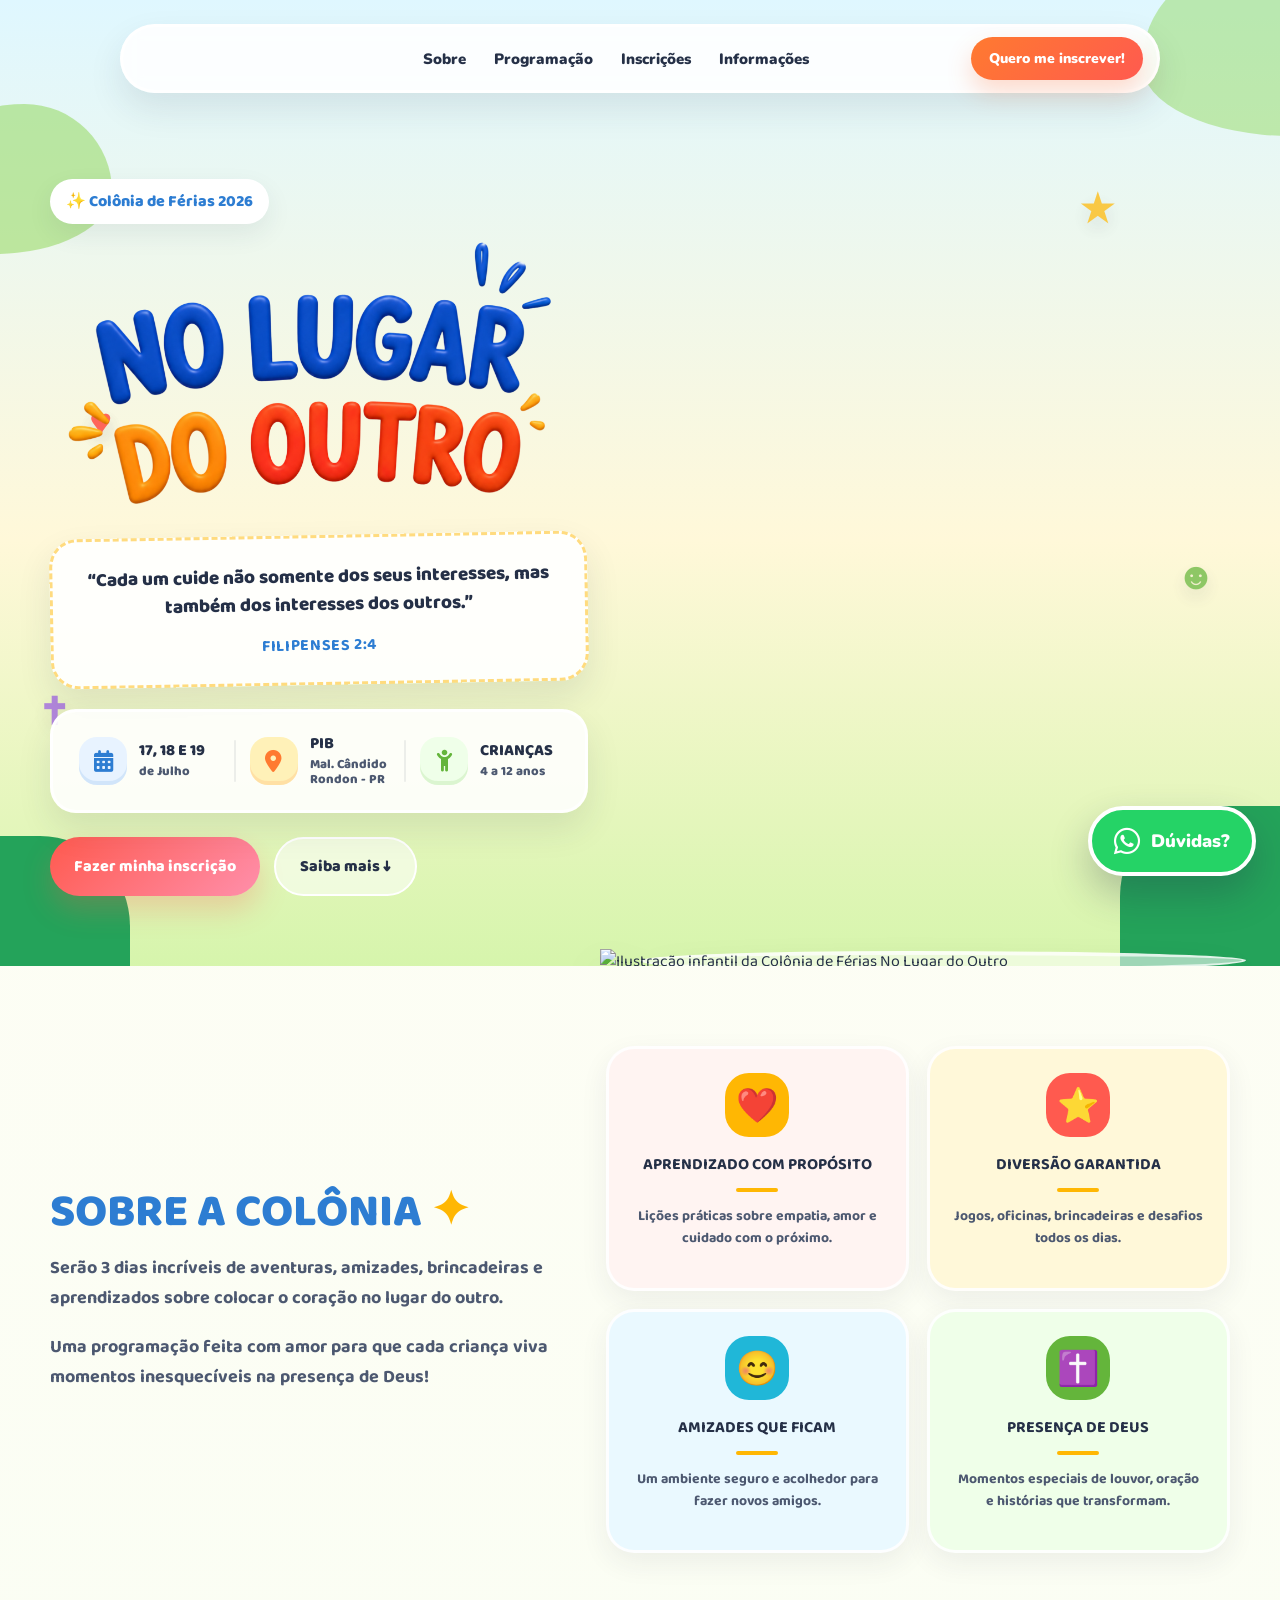
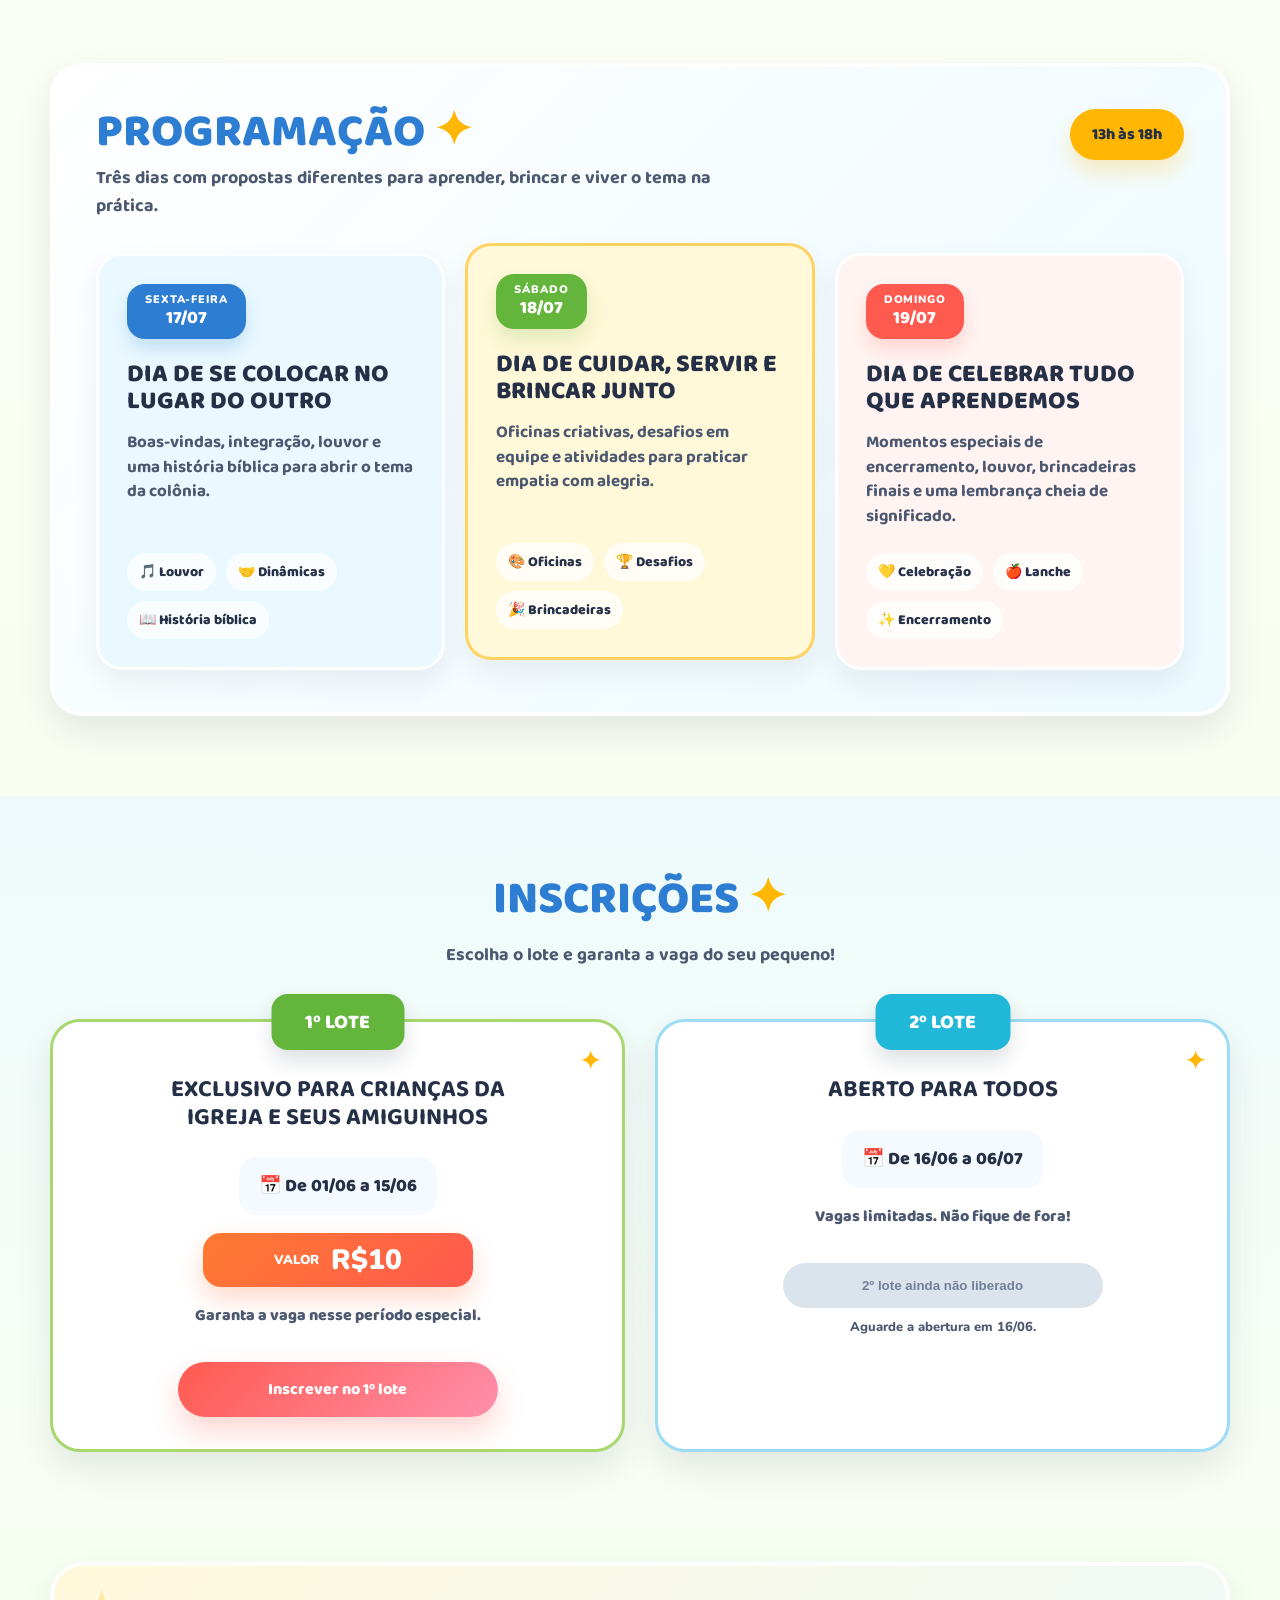
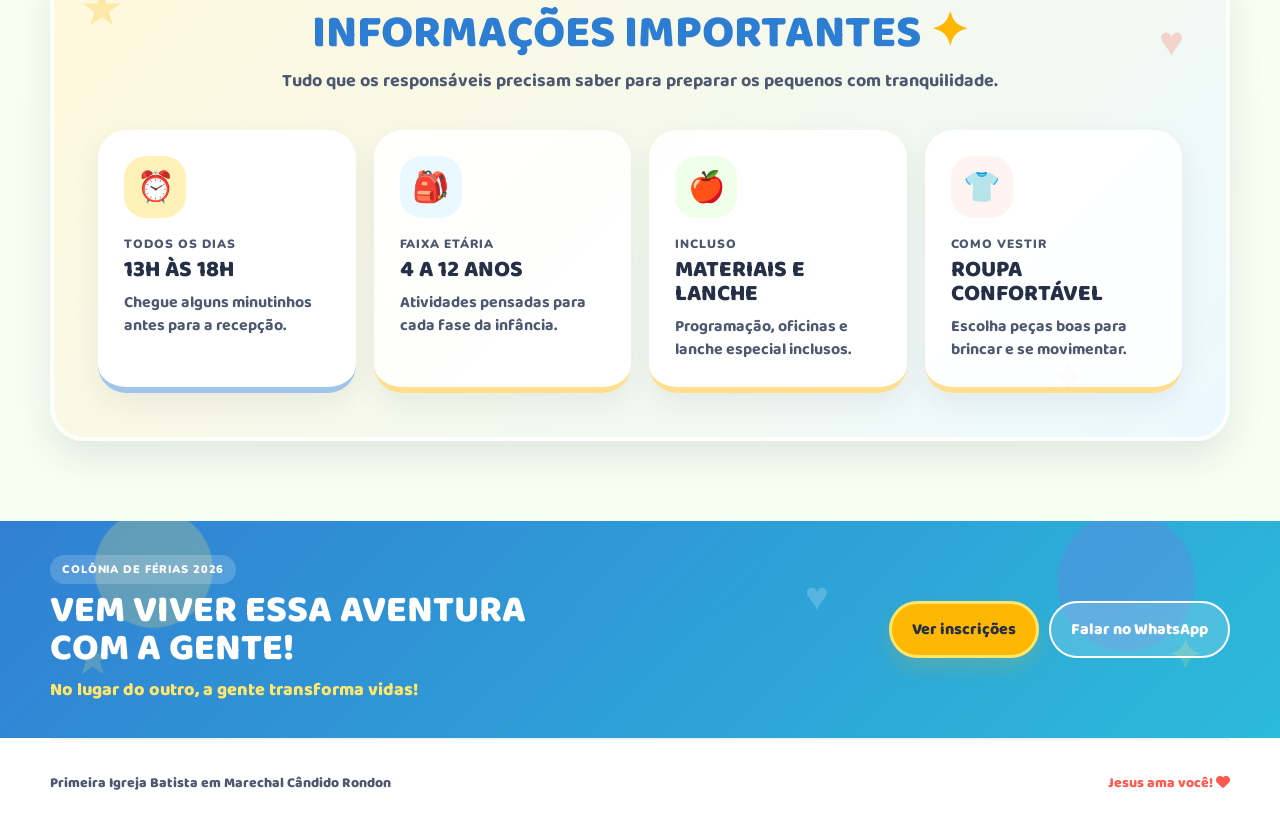
==== commit d95c8652: "mudança de forma de pagamento" ====
--- a/index.html
+++ b/index.html
@@ -170,6 +170,10 @@
             <span class="lot-tag green-bg">1º lote</span>
             <h3>Exclusivo para crianças da igreja e seus amiguinhos</h3>
             <div class="date-pill">📅 De 01/06 a 15/06</div>
+            <div class="lot-price-badge" aria-label="Valor do primeiro lote: R$10 no Pix">
+              <small>Valor</small>
+              <strong>R$10</strong>
+            </div>
             <p>Garanta a vaga nesse período especial.</p>
             <a href="inscricao.html" class="btn btn-red lot-button">Inscrever no 1º lote</a>
           </article>
@@ -267,6 +271,11 @@
     </div>
   </footer>
 
+  <a class="whatsapp-float" href="https://wa.me/5500000000000?text=Ol%C3%A1!%20Tenho%20uma%20d%C3%BAvida%20sobre%20a%20Col%C3%B4nia%20de%20F%C3%A9rias." target="_blank" rel="noopener" aria-label="Tirar dúvida pelo WhatsApp">
+    <i class="fa-brands fa-whatsapp" aria-hidden="true"></i>
+    <span>Dúvidas?</span>
+  </a>
+
   <script src="script.js"></script>
 </body>
 </html>
--- a/styles.css
+++ b/styles.css
@@ -122,8 +122,10 @@
 .btn:hover { transform: translateY(-4px) rotate(-1deg); filter: saturate(1.08); }
 .btn-orange { background: linear-gradient(135deg, #ff7a30, #ff5a4f); color: white; box-shadow: 0 12px 24px rgba(255,107,53,.25); }
 .btn-red { background: linear-gradient(135deg, #ff5a4f, #ff8fab); color: white; box-shadow: 0 14px 28px rgba(255,90,79,.25); }
+.btn-proof { background: #fff; border: 3px solid var(--red); color: var(--red); box-shadow: 0 10px 20px rgba(255,90,79,.12); }
+.btn-submit { background: var(--blue); color: white; box-shadow: 0 14px 28px rgba(45,125,210,.22); }
 .btn-light { background: rgba(255,255,255,.55); border: 2px solid #fff; color: var(--text); }
-.btn-yellow { background: linear-gradient(135deg, #ffe66d, #fff1b8); color: var(--text); }
+.btn-yellow { background: var(--yellow); border: 3px solid #ffe66d; color: var(--text); box-shadow: 0 10px 20px rgba(255,183,3,.18); }
 .btn.big { margin-top: 34px; padding: 17px 36px; text-transform: uppercase; }
 .navbar .btn {
   padding: 12px 18px;
@@ -500,6 +502,31 @@
 .lot-tag { position: absolute; left: 50%; top: 0; transform: translate(-50%, -50%); border-radius: 16px; color: #fff; padding: 12px 34px; font-size: 20px; font-weight: 900; text-transform: uppercase; box-shadow: 0 12px 20px rgba(37,48,71,.14); }
 .lot h3 { max-width: 390px; margin: 0 auto; font-size: 24px; line-height: 1.15; text-transform: uppercase; }
 .date-pill { display: inline-flex; align-items: center; gap: 10px; margin-top: 26px; padding: 15px 20px; border-radius: 18px; background: #f4faff; font-size: 18px; font-weight: 900; }
+.lot-price-badge {
+  display: inline-flex;
+  align-items: center;
+  justify-content: center;
+  gap: 12px;
+  width: min(100%, 270px);
+  margin-top: 18px;
+  padding: 13px 20px;
+  border: 0;
+  border-radius: 18px;
+  background: linear-gradient(135deg, #ff7a30, #ff5a4f);
+  color: #fff;
+  box-shadow: 0 12px 24px rgba(255,107,53,.25);
+  font-family: "Nunito", Arial, sans-serif;
+  text-transform: uppercase;
+}
+.lot-price-badge small {
+  font-size: 13px;
+  font-weight: 900;
+}
+.lot-price-badge strong {
+  font-size: 28px;
+  font-weight: 900;
+  line-height: 1;
+}
 .lot p { color: var(--muted); font-weight: 800; }
 .lot-button {
   width: min(100%, 320px);
@@ -529,9 +556,9 @@
   margin-top: 34px;
   padding: 34px;
   border-radius: 32px;
-  background: rgba(255,255,255,.94);
+  background: rgba(255,255,255,.96);
   border: 4px solid rgba(255,255,255,.9);
-  box-shadow: var(--shadow);
+  box-shadow: 0 18px 45px rgba(37,48,71,.16);
   text-align: left;
 }
 .registration-intro {
@@ -571,6 +598,7 @@
   padding: 10px 14px;
   border-radius: 999px;
   background: #fff8d9;
+  border: 2px solid #ffe66d;
   color: var(--text);
   font-family: "Nunito", Arial, sans-serif;
   font-size: 14px;
@@ -595,9 +623,9 @@
 .form-field input,
 .form-field textarea {
   width: 100%;
-  border: 2px solid #dfe9f3;
+  border: 2px solid #f0d77a;
   border-radius: 18px;
-  background: #f8fcff;
+  background: #fffdf5;
   color: var(--text);
   font: inherit;
   font-weight: 700;
@@ -611,9 +639,9 @@
 }
 .form-field input:focus,
 .form-field textarea:focus {
-  border-color: var(--cyan);
+  border-color: #ffb703;
   background: #fff;
-  box-shadow: 0 0 0 4px rgba(32,183,216,.12);
+  box-shadow: 0 0 0 4px rgba(255,183,3,.18);
 }
 .full-field {
   grid-column: 1 / -1;
@@ -625,6 +653,7 @@
   padding: 16px;
   border-radius: 20px;
   background: #fff8d9;
+  border: 2px solid #ffe66d;
   line-height: 1.4;
 }
 .form-check input {
@@ -637,7 +666,19 @@
   display: flex;
   flex-wrap: wrap;
   align-items: center;
+  justify-content: center;
   gap: 14px;
+  margin-top: 4px;
+  padding: 18px;
+  border-radius: 24px;
+  background: #fff8d9;
+  border: 3px solid rgba(255,183,3,.45);
+}
+.form-actions .btn-submit {
+  width: min(100%, 360px);
+  min-height: 58px;
+  font-size: 18px;
+  text-transform: uppercase;
 }
 .form-status {
   min-height: 24px;
@@ -647,24 +688,92 @@
 }
 .form-status.success { color: var(--green); }
 .form-status.error { color: var(--red); }
+.payment-box {
+  display: flex;
+  align-items: center;
+  justify-content: space-between;
+  gap: 18px;
+  padding: 18px;
+  border: 3px solid rgba(255,183,3,.5);
+  border-radius: 22px;
+  background: #fff8d9;
+  box-shadow: 0 12px 26px rgba(37,48,71,.1);
+}
+.payment-box__label {
+  display: block;
+  color: #253047;
+  font-size: 13px;
+  font-weight: 900;
+  text-transform: uppercase;
+}
+.payment-box strong {
+  display: block;
+  margin-top: 4px;
+  color: var(--orange);
+  font-size: 28px;
+  line-height: 1;
+  font-weight: 900;
+  text-transform: uppercase;
+}
+.payment-steps {
+  margin: 12px 0 0;
+  padding-left: 22px;
+  color: var(--text);
+  font-size: 15px;
+  font-weight: 800;
+  line-height: 1.45;
+  text-align: left;
+}
+.payment-steps li + li {
+  margin-top: 4px;
+}
+.payment-box__actions {
+  display: flex;
+  flex: 0 0 auto;
+  flex-direction: column;
+  gap: 10px;
+}
+.payment-box__actions .btn {
+  flex: 0 0 auto;
+  min-width: 230px;
+  border-radius: 18px;
+}
+.payment-warning {
+  padding: 14px 18px;
+  border: 3px solid rgba(100,181,59,.35);
+  border-radius: 22px;
+  background: #f5fff2;
+  color: #3f8d25;
+  box-shadow: 0 10px 22px rgba(100,181,59,.08);
+  font-size: clamp(17px, 2vw, 22px);
+  font-weight: 900;
+  line-height: 1.15;
+  text-align: center;
+  text-transform: uppercase;
+}
 .registration-page {
+  position: relative;
   min-height: 100vh;
+  overflow: hidden;
   padding: 32px 20px 54px;
-  background:
-    linear-gradient(180deg, #dff7ff 0%, #fff8d9 58%, #f5fff2 100%);
+  background: linear-gradient(180deg, #dff7ff 0%, #fff8d9 58%, #d6f5ac 100%);
 }
 .registration-page-panel {
+  position: relative;
+  z-index: 2;
   width: min(960px, 100%);
   margin: 28px auto 0;
 }
 .registration-intro h1 {
   margin: 0;
-  color: var(--blue);
+  color: var(--red);
   font-size: clamp(34px, 5vw, 52px);
   line-height: 1;
   text-transform: uppercase;
 }
 .back-link {
+  position: relative;
+  z-index: 2;
   width: fit-content;
   margin: 0 auto;
   display: inline-flex;
@@ -672,10 +781,65 @@
   gap: 10px;
   padding: 12px 18px;
   border-radius: 999px;
-  background: rgba(255,255,255,.84);
+  background: #fffdf5;
+  border: 2px solid #ffe66d;
   color: var(--text);
   font-weight: 900;
-  box-shadow: 0 10px 24px rgba(37,48,71,.08);
+  box-shadow: 0 10px 22px rgba(255,183,3,.12);
+}
+.back-link i {
+  color: var(--red);
+}
+.registration-floating {
+  z-index: 1;
+  opacity: .58;
+}
+.registration-floating-heart {
+  left: 7%;
+  top: 24%;
+  color: var(--red);
+}
+.registration-floating-star {
+  right: 10%;
+  top: 14%;
+  color: var(--yellow);
+  animation-delay: .7s;
+}
+.registration-floating-smile {
+  right: 7%;
+  bottom: 18%;
+  color: var(--green);
+  animation-delay: 1.5s;
+}
+.registration-floating-cross {
+  left: 5%;
+  bottom: 14%;
+  color: var(--purple);
+  animation-delay: 2.2s;
+}
+.registration-floating-heart-two {
+  right: 17%;
+  top: 38%;
+  color: var(--red);
+  animation-delay: 1.1s;
+}
+.registration-floating-star-two {
+  left: 15%;
+  top: 9%;
+  color: var(--yellow);
+  animation-delay: 2.8s;
+}
+.registration-floating-spark {
+  left: 12%;
+  bottom: 32%;
+  color: var(--cyan);
+  animation-delay: 3.3s;
+}
+.registration-floating-cross-two {
+  right: 15%;
+  bottom: 6%;
+  color: var(--purple);
+  animation-delay: 4s;
 }
 .success-modal {
   position: fixed;
@@ -691,7 +855,7 @@
 .success-modal__backdrop {
   position: absolute;
   inset: 0;
-  background: rgba(37,48,71,.48);
+  background: rgba(37,48,71,.68);
   backdrop-filter: blur(6px);
 }
 .success-modal__dialog {
@@ -701,7 +865,8 @@
   padding: 34px;
   border-radius: 30px;
   background: #fff;
-  box-shadow: 0 24px 60px rgba(37,48,71,.22);
+  border: 4px solid rgba(255,255,255,.9);
+  box-shadow: 0 24px 70px rgba(37,48,71,.28);
   text-align: center;
 }
 .success-modal__icon {
@@ -730,6 +895,25 @@
   font-weight: 700;
   line-height: 1.45;
 }
+.success-modal .success-modal__protocol {
+  display: inline-flex;
+  flex-direction: column;
+  align-items: center;
+  gap: 6px;
+  margin-top: 18px;
+  padding: 12px 18px;
+  border-radius: 18px;
+  background: #ffe66d;
+  color: var(--text);
+  font-size: 14px;
+  font-weight: 900;
+  text-transform: uppercase;
+}
+.success-modal__protocol strong {
+  color: var(--red);
+  font-size: 22px;
+  line-height: 1;
+}
 .success-modal__actions {
   display: flex;
   flex-wrap: wrap;
@@ -740,6 +924,12 @@
 .success-modal__actions .btn-light {
   background: #eef6fb;
   border-color: #dcebf4;
+}
+.payment-link {
+  order: -1;
+}
+.is-hidden {
+  display: none !important;
 }
 .note { margin-top: 18px; }
 .info-box {
@@ -992,6 +1182,35 @@
   font-size: 14px;
 }
 .footer-bottom p:last-child { color: var(--red); }
+.whatsapp-float {
+  position: fixed;
+  right: 24px;
+  bottom: 24px;
+  z-index: 90;
+  display: inline-flex;
+  align-items: center;
+  gap: 11px;
+  width: auto;
+  padding: 16px 22px;
+  border: 4px solid #fff;
+  border-radius: 999px;
+  background: #25d366;
+  color: #fff;
+  font-family: "Nunito", Arial, sans-serif;
+  font-size: 18px;
+  font-weight: 900;
+  box-shadow: 0 18px 38px rgba(37,48,71,.28);
+  transition: transform .2s ease, box-shadow .2s ease, filter .2s ease;
+  animation: whatsappPulse 2.8s ease-in-out infinite;
+}
+.whatsapp-float:hover {
+  transform: translateY(-4px);
+  filter: saturate(1.08);
+  box-shadow: 0 22px 42px rgba(37,48,71,.32);
+}
+.whatsapp-float i {
+  font-size: 30px;
+}
 .fade-in { animation: fadeUp .7s ease both; }
 .delay { animation-delay: .15s; }
 @keyframes fadeUp { from { opacity: 0; transform: translateY(24px); } to { opacity: 1; transform: translateY(0); } }
@@ -1001,6 +1220,7 @@
 @keyframes softBounce { 0%, 100% { transform: translateY(0); } 50% { transform: translateY(-7px); } }
 @keyframes pulseBlob { 0%, 100% { transform: scale(1); opacity: .9; } 50% { transform: scale(1.08); opacity: .72; } }
 @keyframes driftClouds { from { transform: translateX(0); } to { transform: translateX(132px); } }
+@keyframes whatsappPulse { 0%, 100% { box-shadow: 0 18px 38px rgba(37,48,71,.28), 0 0 0 0 rgba(37,211,102,.28); } 50% { box-shadow: 0 22px 42px rgba(37,48,71,.3), 0 0 0 12px rgba(37,211,102,0); } }
 
 @media (prefers-reduced-motion: reduce) {
   *, *::before, *::after {
@@ -1122,6 +1342,11 @@
   .info-grid article + article::before { display: none; }
   .registration-panel { padding: 24px; }
   .registration-form { grid-template-columns: 1fr; }
+  .payment-box {
+    flex-direction: column;
+    align-items: stretch;
+    text-align: center;
+  }
   .form-actions .btn { width: 100%; }
   .success-modal__dialog { padding: 28px 22px; }
   .success-modal__actions .btn { width: 100%; }
@@ -1150,4 +1375,14 @@
   .footer-brand p { margin-left: auto; margin-right: auto; }
   .footer-info span { justify-content: center; }
   .footer-bottom { flex-direction: column; text-align: center; }
-}
+  .whatsapp-float {
+    right: 14px;
+    bottom: 14px;
+    width: 66px;
+    height: 66px;
+    padding: 0;
+    justify-content: center;
+    border-radius: 50%;
+  }
+  .whatsapp-float span { display: none; }
+}
